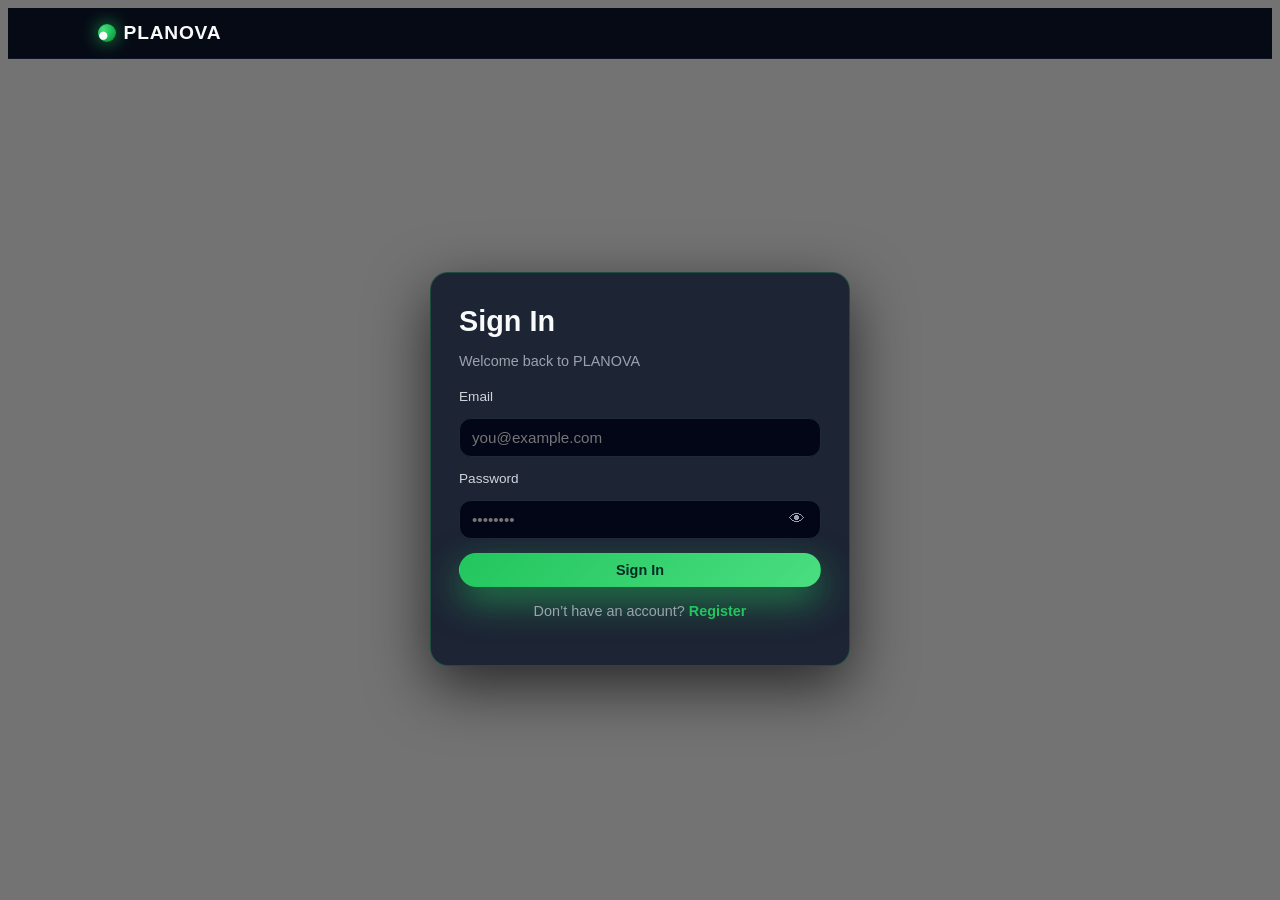
==== account.html @ 97da062a "Add files via upload" ====
<!DOCTYPE html>
<html lang="en">
<head>
  <meta charset="UTF-8" />
  <title>PLANOVA – Account</title>
  <meta name="viewport" content="width=device-width, initial-scale=1" />
  <link rel="stylesheet" href="style.css" />

  <style>
    body {
      background: #0a0a0a;
      color: white;
      font-family: Arial, sans-serif;
    }

    /* NAVBAR (unchanged) */
    .nav-user-btn {
      display: flex;
      align-items: center;
      gap: 6px;
      padding: 8px 14px;
      background: #111;
      color: white;
      border-radius: 8px;
      font-weight: 600;
      text-decoration: none;
      transition: 0.25s ease;
    }
    .nav-user-btn:hover {
      background: #00ff88;
      color: #000;
      transform: translateY(-2px);
    }

    .nav {
      position: sticky;
      top: 0;
      z-index: 30;
      display: flex;
      align-items: center;
      justify-content: space-between;
      padding: 14px 7vw;
      background: rgba(3, 7, 18, 0.96);
      backdrop-filter: blur(18px);
      border-bottom: 1px solid rgba(15, 23, 42, 0.9);
    }

    .nav-left {
      display: flex;
      align-items: center;
      gap: 26px;
    }

    .logo {
      display: inline-flex;
      align-items: center;
      gap: 8px;
      font-weight: 800;
      font-size: 1.2rem;
      letter-spacing: 0.04em;
      color: var(--text);
      text-decoration: none;
    }

    .logo-mark {
      width: 18px;
      height: 18px;
      border-radius: 999px;
      background: radial-gradient(circle at 30% 30%, #4ade80, #22c55e 40%, #16a34a 70%, #052e16 100%);
      box-shadow: 0 0 18px rgba(34, 197, 94, 0.8);
    }

    /* ACCOUNT PAGE */
    .account-wrapper {
      max-width: 900px;
      margin: 80px auto;
      padding: 20px;
    }

    .account-header {
      display: flex;
      align-items: center;
      justify-content: space-between;
      margin-bottom: 30px;
    }

    .header-left {
      display: flex;
      align-items: center;
      gap: 20px;
    }

    .avatar {
      width: 90px;
      height: 90px;
      border-radius: 50%;
      background: #00ff88;
      color: #000;
      display: flex;
      align-items: center;
      justify-content: center;
      font-size: 36px;
      font-weight: bold;
    }

    .edit-btn {
      padding: 10px 18px;
      background: #00ff88;
      color: #000;
      border: none;
      border-radius: 8px;
      cursor: pointer;
      font-size: 16px;
      font-weight: 600;
      transition: 0.25s ease;
    }
    .edit-btn:hover {
      background: #00cc66;
      transform: translateY(-2px);
    }

    .section {
      background: #111;
      padding: 20px;
      border-radius: 14px;
      margin-bottom: 25px;
      border: 1px solid #00ff88;
      box-shadow: 0 0 20px rgba(0,255,136,0.15);
    }

    .section h3 {
      margin-bottom: 15px;
      font-size: 22px;
    }

    .info-row {
      margin: 8px 0;
      font-size: 18px;
    }

    .btn {
      padding: 10px 16px;
      border-radius: 8px;
      border: none;
      cursor: pointer;
      font-size: 16px;
      transition: 0.25s ease;
    }

    .btn-edit {
      background: #00ff88;
      color: #000;
    }
    .btn-edit:hover {
      background: #00cc66;
      transform: translateY(-2px);
    }

    .btn-danger {
      background: #ff3b3b;
      color: white;
      width: 100%;
      margin-top: 10px;
    }
    .btn-danger:hover {
      background: #ff6b6b;
      transform: translateY(-2px);
    }

    .btn-logout {
      background: #444;
      color: white;
      width: 100%;
      margin-top: 20px;
    }
    .btn-logout:hover {
      background: #666;
      transform: translateY(-2px);
    }

    /* MODALS */
    .modal-bg {
      position: fixed;
      inset: 0;
      background: rgba(0,0,0,0.7);
      display: none;
      align-items: center;
      justify-content: center;
      z-index: 9999;
    }

    .modal {
      background: #111;
      padding: 25px;
      border-radius: 12px;
      width: 350px;
      border: 1px solid #00ff88;
      box-shadow: 0 0 25px rgba(0,255,136,0.2);
      z-index: 10000;
      position: relative;
    }

    .modal input {
      width: 100%;
      padding: 10px;
      margin: 8px 0;
      border-radius: 8px;
      border: none;
      background: #222;
      color: white;
    }

    .modal button {
      width: 100%;
      margin-top: 10px;
    }
  </style>
</head>

<body>

<header class="nav">
  <div class="nav-left">
    <a href="index.html" class="logo">
      <span class="logo-mark">●</span> PLANOVA
    </a>
  </div>
  <div class="nav-right"></div>
</header>

<div class="account-wrapper">

  <!-- HEADER WITH EDIT BUTTON ON RIGHT -->
  <div class="account-header">
    <div class="header-left">
      <div class="avatar" id="avatar"></div>
      <div>
        <h2 id="acc-name"></h2>
        <p class="muted">Manage your PLANOVA profile</p>
      </div>
    </div>

   <button class="edit-btn" id="edit-profile">Changed Your Name?</button>
  </div>

  <div class="section">
    <h3>Profile Information</h3>
    <p class="info-row"><strong>Email:</strong> <span id="acc-email"></span></p>
  </div>

  <div class="section">
    <h3>Security</h3>
    <button class="btn btn-edit" id="change-password">Change Password</button>
  </div>

  <div class="section">
    <h3>Your Upcoming Events</h3>
    <div class="events-list" id="upcoming-events">
      <p>No upcoming events</p>
    </div>
  </div>

  <div class="section">
    <h3>Your Past Events</h3>
    <div class="events-list" id="past-events">
      <p>No past events</p>
    </div>
  </div>

  <button class="btn btn-danger" id="delete-account">Delete Account</button>
  <button class="btn btn-logout" id="logout-btn">Sign Out</button>

</div>

<!-- PASSWORD MODAL -->
<div class="modal-bg" id="modal-bg">
  <div class="modal">
    <h3>Change Password</h3>

    <input type="password" id="old-pass" placeholder="Current password">
    <input type="password" id="new-pass" placeholder="New password">
    <input type="password" id="confirm-pass" placeholder="Confirm new password">

    <button class="btn btn-edit" id="save-pass">Save</button>
    <button class="btn btn-danger" id="close-modal">Cancel</button>
  </div>
</div>

<!-- DELETE ACCOUNT MODAL -->
<div class="modal-bg" id="delete-modal">
  <div class="modal">
    <h3>Confirm Account Deletion</h3>
    <p style="margin-bottom:10px;">Enter your password to continue</p>

    <input type="password" id="delete-pass" placeholder="Password">

    <button class="btn btn-danger" id="confirm-delete">Delete Account</button>
    <button class="btn btn-edit" id="cancel-delete">Cancel</button>
  </div>
</div>

<script src="auth.js"></script>

<script>
  const user = JSON.parse(localStorage.getItem("planova_user"));
  if (!user) window.location.href = "signin.html";

  document.getElementById("acc-name").textContent = user.name;
  document.getElementById("acc-email").textContent = user.email;

  document.getElementById("avatar").textContent =
    user.name.split(" ").map(n => n[0]).join("").toUpperCase();

  document.getElementById("logout-btn").onclick = () => {
    localStorage.removeItem("planova_user");
    window.location.href = "index.html";
  };

  document.getElementById("edit-profile").onclick = () => {
    const newName = prompt("Enter new name:", user.name);
    if (newName) {
      user.name = newName;
      localStorage.setItem("planova_user", JSON.stringify(user));
      document.getElementById("acc-name").textContent = newName;
      document.getElementById("avatar").textContent =
        newName.split(" ").map(n => n[0]).join("").toUpperCase();
    }
  };

  /* PASSWORD MODAL */
  const modal = document.getElementById("modal-bg");

  document.getElementById("change-password").onclick = () => {
    modal.style.display = "flex";
  };

  document.getElementById("close-modal").onclick = () => {
    modal.style.display = "none";
  };

  document.getElementById("save-pass").onclick = async () => {
    const oldPass = document.getElementById("old-pass").value;
    const newPass = document.getElementById("new-pass").value;
    const confirmPass = document.getElementById("confirm-pass").value;

    if (!oldPass || !newPass || !confirmPass) {
      alert("Please fill in all fields");
      return;
    }

    if (newPass !== confirmPass) {
      alert("New passwords do not match");
      return;
    }

    const res = await fetch("http://127.0.0.1:5000/change-password", {
      method: "POST",
      headers: { "Content-Type": "application/json" },
      body: JSON.stringify({
        email: user.email,
        old_password: oldPass,
        new_password: newPass
      })
    });

    const data = await res.json();

    if (!data.success) {
      alert(data.message);
      return;
    }

    alert("Password updated successfully");
    modal.style.display = "none";
  };

  /* DELETE ACCOUNT MODAL */
  const deleteModal = document.getElementById("delete-modal");

  document.getElementById("delete-account").onclick = () => {
    deleteModal.style.display = "flex";
  };

  document.getElementById("cancel-delete").onclick = () => {
    deleteModal.style.display = "none";
  };

  document.getElementById("confirm-delete").onclick = async () => {
    const password = document.getElementById("delete-pass").value;

    if (!password) {
      alert("Please enter your password");
      return;
    }

    const res = await fetch("http://127.0.0.1:5000/delete-account", {
      method: "POST",
      headers: { "Content-Type": "application/json" },
      body: JSON.stringify({
        email: user.email,
        password: password
      })
    });

    const data = await res.json();

    if (!data.success) {
      alert(data.message);
      return;
    }

    localStorage.removeItem("planova_user");
    alert("Your account has been deleted");
    window.location.href = "index.html";
  };
</script>

</body>
</html>
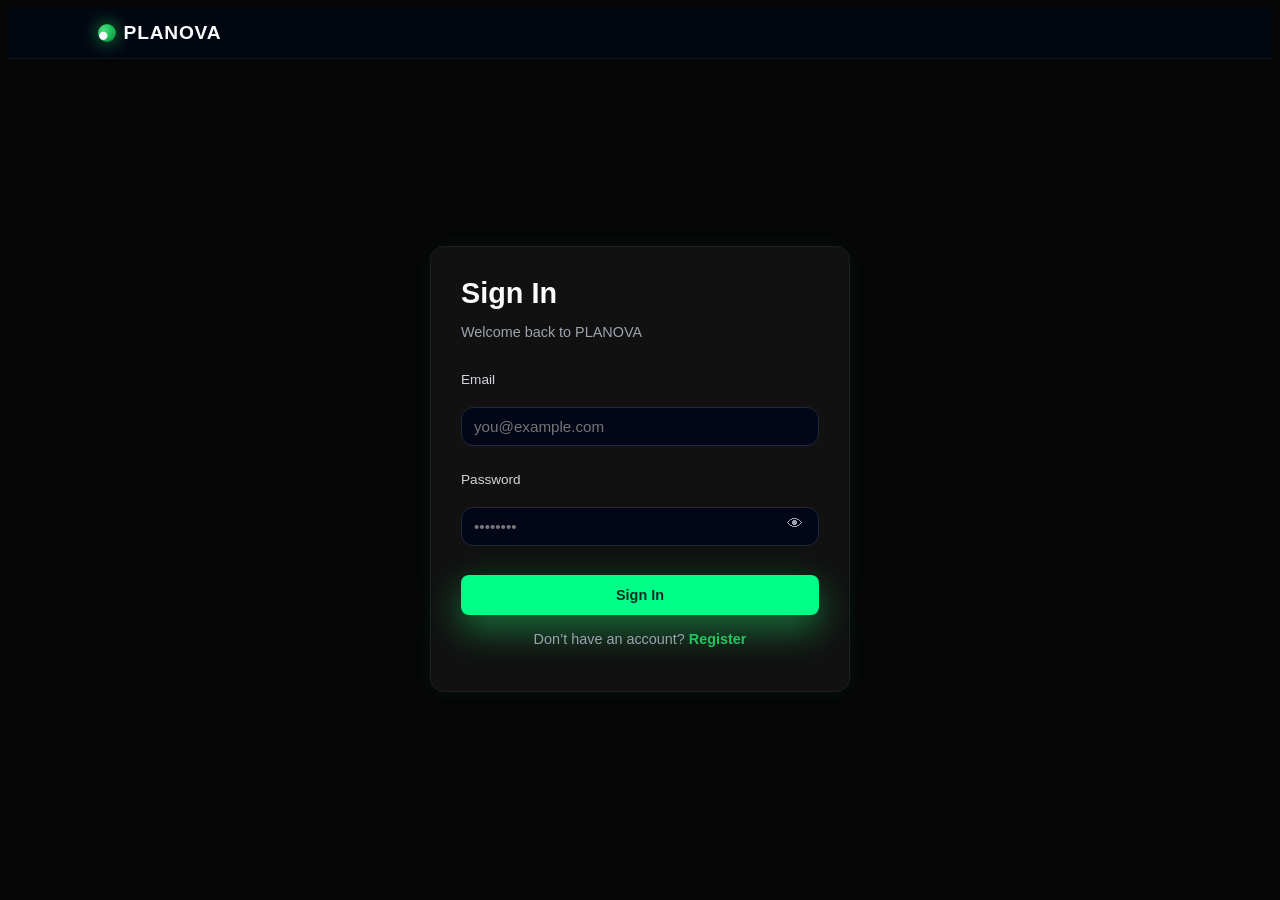
==== commit 42ad0086: "Add files via upload" ====
--- a/account.html
+++ b/account.html
@@ -5,415 +5,1156 @@
   <title>PLANOVA – Account</title>
   <meta name="viewport" content="width=device-width, initial-scale=1" />
   <link rel="stylesheet" href="style.css" />
-
   <style>
-    body {
-      background: #0a0a0a;
-      color: white;
-      font-family: Arial, sans-serif;
-    }
-
-    /* NAVBAR (unchanged) */
-    .nav-user-btn {
-      display: flex;
-      align-items: center;
-      gap: 6px;
-      padding: 8px 14px;
-      background: #111;
-      color: white;
-      border-radius: 8px;
-      font-weight: 600;
-      text-decoration: none;
-      transition: 0.25s ease;
-    }
-    .nav-user-btn:hover {
-      background: #00ff88;
-      color: #000;
-      transform: translateY(-2px);
-    }
-
-    .nav {
-      position: sticky;
-      top: 0;
-      z-index: 30;
-      display: flex;
-      align-items: center;
-      justify-content: space-between;
-      padding: 14px 7vw;
-      background: rgba(3, 7, 18, 0.96);
-      backdrop-filter: blur(18px);
-      border-bottom: 1px solid rgba(15, 23, 42, 0.9);
-    }
-
-    .nav-left {
-      display: flex;
-      align-items: center;
-      gap: 26px;
-    }
-
-    .logo {
-      display: inline-flex;
-      align-items: center;
-      gap: 8px;
-      font-weight: 800;
-      font-size: 1.2rem;
-      letter-spacing: 0.04em;
-      color: var(--text);
-      text-decoration: none;
-    }
-
-    .logo-mark {
-      width: 18px;
-      height: 18px;
-      border-radius: 999px;
-      background: radial-gradient(circle at 30% 30%, #4ade80, #22c55e 40%, #16a34a 70%, #052e16 100%);
-      box-shadow: 0 0 18px rgba(34, 197, 94, 0.8);
-    }
-
-    /* ACCOUNT PAGE */
-    .account-wrapper {
-      max-width: 900px;
-      margin: 80px auto;
-      padding: 20px;
-    }
-
-    .account-header {
-      display: flex;
-      align-items: center;
-      justify-content: space-between;
-      margin-bottom: 30px;
-    }
-
-    .header-left {
-      display: flex;
-      align-items: center;
-      gap: 20px;
-    }
-
-    .avatar {
-      width: 90px;
-      height: 90px;
-      border-radius: 50%;
-      background: #00ff88;
-      color: #000;
-      display: flex;
-      align-items: center;
-      justify-content: center;
-      font-size: 36px;
-      font-weight: bold;
-    }
-
-    .edit-btn {
-      padding: 10px 18px;
-      background: #00ff88;
-      color: #000;
-      border: none;
-      border-radius: 8px;
-      cursor: pointer;
-      font-size: 16px;
-      font-weight: 600;
-      transition: 0.25s ease;
-    }
-    .edit-btn:hover {
-      background: #00cc66;
-      transform: translateY(-2px);
-    }
-
-    .section {
-      background: #111;
-      padding: 20px;
-      border-radius: 14px;
-      margin-bottom: 25px;
-      border: 1px solid #00ff88;
-      box-shadow: 0 0 20px rgba(0,255,136,0.15);
-    }
-
-    .section h3 {
-      margin-bottom: 15px;
-      font-size: 22px;
-    }
-
-    .info-row {
-      margin: 8px 0;
-      font-size: 18px;
-    }
-
-    .btn {
-      padding: 10px 16px;
-      border-radius: 8px;
-      border: none;
-      cursor: pointer;
-      font-size: 16px;
-      transition: 0.25s ease;
-    }
-
-    .btn-edit {
-      background: #00ff88;
-      color: #000;
-    }
-    .btn-edit:hover {
-      background: #00cc66;
-      transform: translateY(-2px);
-    }
-
-    .btn-danger {
-      background: #ff3b3b;
-      color: white;
-      width: 100%;
-      margin-top: 10px;
-    }
-    .btn-danger:hover {
-      background: #ff6b6b;
-      transform: translateY(-2px);
-    }
-
-    .btn-logout {
-      background: #444;
-      color: white;
-      width: 100%;
-      margin-top: 20px;
-    }
-    .btn-logout:hover {
-      background: #666;
-      transform: translateY(-2px);
-    }
-
-    /* MODALS */
-    .modal-bg {
-      position: fixed;
-      inset: 0;
-      background: rgba(0,0,0,0.7);
-      display: none;
-      align-items: center;
-      justify-content: center;
-      z-index: 9999;
-    }
-
-    .modal {
-      background: #111;
-      padding: 25px;
-      border-radius: 12px;
-      width: 350px;
-      border: 1px solid #00ff88;
-      box-shadow: 0 0 25px rgba(0,255,136,0.2);
-      z-index: 10000;
-      position: relative;
-    }
-
-    .modal input {
-      width: 100%;
-      padding: 10px;
-      margin: 8px 0;
-      border-radius: 8px;
-      border: none;
-      background: #222;
-      color: white;
-    }
-
-    .modal button {
-      width: 100%;
-      margin-top: 10px;
-    }
+    /* ===========================
+       Base / Layout
+       =========================== */
+    :root{
+      --bg:#0a0a0a;
+      --panel:#0f1113;
+      --accent:#00ff88;
+      --muted:#9aa3a6;
+      --glass: rgba(255,255,255,0.03);
+      --success:#00ff88;
+      --danger:#ff3b3b;
+      --card-border: 1px solid rgba(0,255,136,0.12);
+      --shadow: 0 6px 30px rgba(0,0,0,0.6);
+      --max-width:1200px;
+    }
+    html,body{height:100%;margin:0;background:var(--bg);color:#fff;font-family:Inter, system-ui, -apple-system, "Segoe UI", Roboto, "Helvetica Neue", Arial;}
+    a{color:var(--accent);text-decoration:none}
+    .container{max-width:var(--max-width);margin:48px auto;padding:20px;}
+    .row{display:flex;gap:20px;align-items:flex-start;flex-wrap:wrap;}
+    .col{flex:1;min-width:280px;}
+    .card{background:linear-gradient(180deg, rgba(255,255,255,0.02), rgba(255,255,255,0.01)); padding:18px;border-radius:14px;border:var(--card-border);box-shadow:var(--shadow);}
+    h1,h2,h3{margin:0 0 8px 0}
+    p.muted{color:var(--muted);margin:0 0 8px 0}
+
+    /* ===========================
+       NAVBAR (unchanged + enhancements)
+       =========================== */
+    .nav{position:sticky;top:0;z-index:30;display:flex;align-items:center;justify-content:space-between;padding:14px 7vw;background:rgba(3,7,18,0.96);backdrop-filter:blur(18px);border-bottom:1px solid rgba(15,23,42,0.9)}
+    .nav-left{display:flex;align-items:center;gap:26px}
+    .logo{display:inline-flex;align-items:center;gap:8px;font-weight:800;font-size:1.2rem;letter-spacing:0.04em;color:var(--accent);text-decoration:none}
+    .logo-mark{width:18px;height:18px;border-radius:999px;background:radial-gradient(circle at 30% 30%, #4ade80, #22c55e 40%, #16a34a 70%, #052e16 100%);box-shadow:0 0 18px rgba(34,197,94,0.8)}
+    .nav-actions{display:flex;gap:12px;align-items:center}
+    .nav-user-btn{display:flex;align-items:center;gap:6px;padding:8px 14px;background:#111;color:white;border-radius:8px;font-weight:600;text-decoration:none;transition:0.25s}
+    .nav-user-btn:hover{background:var(--accent);color:#000;transform:translateY(-2px)}
+    .search-input{background:#0b0b0b;border:1px solid rgba(255,255,255,0.03);padding:8px 12px;border-radius:10px;color:#fff;min-width:220px}
+    .theme-toggle{background:transparent;border:1px solid rgba(255,255,255,0.04);padding:8px;border-radius:8px;color:var(--muted);cursor:pointer}
+
+    /* ===========================
+       Account Header
+       =========================== */
+    .account-wrapper{max-width:1200px;margin:40px auto;padding:10px}
+    .account-header{display:flex;align-items:center;justify-content:space-between;margin-bottom:18px;gap:20px}
+    .header-left{display:flex;align-items:center;gap:20px}
+    .avatar{width:110px;height:110px;border-radius:50%;background:linear-gradient(180deg,var(--accent),#00cc66);color:#000;display:flex;align-items:center;justify-content:center;font-size:40px;font-weight:800;box-shadow:0 8px 30px rgba(0,255,136,0.12)}
+    .avatar.small{width:48px;height:48px;font-size:18px}
+    .avatar-upload{position:relative;display:inline-block}
+    .avatar-upload input[type=file]{position:absolute;inset:0;opacity:0;cursor:pointer}
+    .profile-meta h2{margin:0;font-size:22px}
+    .profile-meta p{margin:4px 0 0 0;color:var(--muted)}
+    .edit-btn{padding:10px 18px;background:var(--accent);color:#000;border:none;border-radius:10px;cursor:pointer;font-size:15px;font-weight:700;transition:0.2s}
+    .edit-btn:hover{background:#00cc66;transform:translateY(-2px)}
+    .small-muted{color:var(--muted);font-size:13px}
+
+    /* ===========================
+       Sections & Controls
+       =========================== */
+    .section{background:var(--panel);padding:18px;border-radius:12px;margin-bottom:18px;border:var(--card-border)}
+    .section h3{margin-bottom:12px}
+    .info-row{display:flex;justify-content:space-between;align-items:center;padding:8px 0;border-bottom:1px dashed rgba(255,255,255,0.02)}
+    .info-row:last-child{border-bottom:none}
+    .info-label{color:var(--muted);font-size:14px}
+    .info-value{font-weight:600}
+    .controls{display:flex;gap:10px;flex-wrap:wrap}
+    .btn{padding:10px 14px;border-radius:10px;border:none;cursor:pointer;font-size:14px}
+    .btn-edit{background:var(--accent);color:#000}
+    .btn-danger{background:var(--danger);color:#fff}
+    .btn-ghost{background:transparent;border:1px solid rgba(255,255,255,0.04);color:var(--muted)}
+    .btn-logout{background:#444;color:#fff;width:100%}
+
+    /* ===========================
+       Events list
+       =========================== */
+    .events-list{display:flex;flex-direction:column;gap:12px}
+    .event-item{display:flex;justify-content:space-between;align-items:center;padding:12px;border-radius:10px;background:linear-gradient(180deg, rgba(255,255,255,0.01), rgba(255,255,255,0.005));border:1px solid rgba(255,255,255,0.02)}
+    .event-left{display:flex;gap:12px;align-items:center}
+    .event-thumb{width:64px;height:64px;border-radius:8px;background:#222;display:flex;align-items:center;justify-content:center;color:var(--muted);font-weight:700}
+    .event-meta h4{margin:0;font-size:16px}
+    .event-meta p{margin:4px 0 0 0;color:var(--muted);font-size:13px}
+    .event-actions{display:flex;gap:8px;align-items:center}
+
+    /* ===========================
+       Modals
+       =========================== */
+    .modal-bg{position:fixed;inset:0;background:rgba(0,0,0,0.7);display:none;align-items:center;justify-content:center;z-index:9999}
+    .modal{background:var(--panel);padding:22px;border-radius:12px;width:420px;border:var(--card-border);box-shadow:0 20px 60px rgba(0,0,0,0.6);position:relative}
+    .modal h3{margin:0 0 8px 0}
+    .modal input,.modal select{width:100%;padding:10px;margin:8px 0;border-radius:8px;border:1px solid rgba(255,255,255,0.03);background:#0b0b0b;color:#fff}
+    .modal .row{gap:10px}
+    .modal .actions{display:flex;gap:8px;margin-top:10px}
+
+    /* ===========================
+       Activity log & timeline
+       =========================== */
+    .timeline{display:flex;flex-direction:column;gap:10px}
+    .timeline-item{padding:10px;border-radius:8px;background:linear-gradient(180deg, rgba(255,255,255,0.01), rgba(255,255,255,0.005));border:1px solid rgba(255,255,255,0.02);display:flex;justify-content:space-between;align-items:center}
+    .timeline-item small{color:var(--muted)}
+
+    /* ===========================
+       QR / Ticket canvas
+       =========================== */
+    .qr-canvas{width:120px;height:120px;border-radius:8px;background:#fff;padding:6px;display:inline-block}
+
+    /* ===========================
+       Responsive tweaks
+       =========================== */
+    @media (max-width:900px){
+      .account-header{flex-direction:column;align-items:flex-start;gap:12px}
+      .avatar{width:84px;height:84px;font-size:28px}
+    }
+
+    /* ===========================
+       Accessibility focus
+       =========================== */
+    button:focus, input:focus, select:focus, a:focus{outline:2px solid rgba(0,255,136,0.18);outline-offset:2px}
   </style>
 </head>
-
 <body>
-
-<header class="nav">
-  <div class="nav-left">
-    <a href="index.html" class="logo">
-      <span class="logo-mark">●</span> PLANOVA
-    </a>
-  </div>
-  <div class="nav-right"></div>
-</header>
-
-<div class="account-wrapper">
-
-  <!-- HEADER WITH EDIT BUTTON ON RIGHT -->
-  <div class="account-header">
-    <div class="header-left">
-      <div class="avatar" id="avatar"></div>
-      <div>
-        <h2 id="acc-name"></h2>
-        <p class="muted">Manage your PLANOVA profile</p>
+  <!-- NAV -->
+  <header class="nav" role="navigation" aria-label="Main navigation">
+    <div class="nav-left">
+      <a href="index.html" class="logo" aria-label="Planova home">
+        <span class="logo-mark" aria-hidden="true">●</span> PLANOVA
+      </a>
+      <input class="search-input" id="global-search" placeholder="Search events, tickets, people..." aria-label="Search events">
+    </div>
+    <div class="nav-actions">
+      <button class="theme-toggle" id="theme-toggle" title="Toggle theme">Theme</button>
+      <a class="nav-user-btn" id="nav-user" href="account.html" aria-label="Your profile">
+        <span class="avatar small" id="nav-avatar">U</span>
+        <span id="nav-name">User</span>
+      </a>
+    </div>
+  </header>
+
+  <main class="container" role="main">
+    <!-- ACCOUNT HEADER -->
+    <section class="card account-header" aria-labelledby="profile-heading">
+      <div class="header-left">
+        <div class="avatar-upload" title="Upload avatar">
+          <div class="avatar" id="avatar">U</div>
+          <input type="file" id="avatar-file" accept="image/*" aria-label="Upload avatar">
+        </div>
+        <div class="profile-meta">
+          <h1 id="acc-name">User Name</h1>
+          <p class="small-muted" id="acc-email">you@example.com</p>
+          <p class="muted">Manage your PLANOVA profile, tickets and events</p>
+        </div>
+      </div>
+
+      <div style="display:flex;flex-direction:column;gap:10px;min-width:220px;">
+        <div style="display:flex;gap:8px;">
+          <button class="edit-btn" id="edit-profile">Edit Profile</button>
+          <button class="btn btn-ghost" id="copy-email" title="Copy email to clipboard">Copy Email</button>
+        </div>
+        <div style="display:flex;gap:8px;">
+          <button class="btn btn-ghost" id="download-vcard" title="Download vCard">Download vCard</button>
+          <button class="btn btn-ghost" id="export-json" title="Export profile JSON">Export JSON</button>
+        </div>
+      </div>
+    </section>
+
+    <div class="row">
+      <!-- LEFT COLUMN -->
+      <div class="col" style="flex:0.65;">
+        <!-- PROFILE INFO -->
+        <section class="section card" aria-labelledby="profile-info">
+          <h3 id="profile-info">Profile Information</h3>
+          <div class="info-row">
+            <div>
+              <div class="info-label">Full name</div>
+              <div class="info-value" id="info-name">—</div>
+            </div>
+            <div class="controls">
+              <button class="btn btn-edit" id="edit-name">Edit</button>
+            </div>
+          </div>
+
+          <div class="info-row">
+            <div>
+              <div class="info-label">Email</div>
+              <div class="info-value" id="info-email">—</div>
+            </div>
+            <div class="controls">
+              <button class="btn btn-ghost" id="change-email">Change</button>
+            </div>
+          </div>
+
+          <div class="info-row">
+            <div>
+              <div class="info-label">Member since</div>
+              <div class="info-value" id="info-since">—</div>
+            </div>
+            <div class="controls">
+              <button class="btn btn-ghost" id="download-data">Download Data</button>
+            </div>
+          </div>
+
+          <div style="margin-top:12px;display:flex;gap:8px;flex-wrap:wrap;">
+            <button class="btn btn-edit" id="manage-2fa">Enable 2FA</button>
+            <button class="btn btn-ghost" id="activity-log-btn">Activity Log</button>
+            <button class="btn btn-ghost" id="privacy-settings">Privacy</button>
+          </div>
+        </section>
+
+        <!-- SECURITY -->
+        <section class="section card" aria-labelledby="security">
+          <h3 id="security">Security</h3>
+          <p class="small-muted">Change your password or sign out of all devices.</p>
+          <div style="display:flex;gap:10px;margin-top:12px;">
+            <button class="btn btn-edit" id="change-password">Change Password</button>
+            <button class="btn btn-ghost" id="signout-all">Sign out everywhere</button>
+          </div>
+        </section>
+
+        <!-- UPCOMING EVENTS -->
+        <section class="section card" aria-labelledby="upcoming">
+          <h3 id="upcoming">Your Upcoming Events</h3>
+          <div style="display:flex;gap:8px;margin-bottom:12px;">
+            <input id="filter-upcoming" placeholder="Filter events" style="flex:1;padding:8px;border-radius:8px;border:1px solid rgba(255,255,255,0.03);background:#0b0b0b;color:#fff">
+            <select id="sort-upcoming" style="padding:8px;border-radius:8px;border:1px solid rgba(255,255,255,0.03);background:#0b0b0b;color:#fff">
+              <option value="date">Sort by date</option>
+              <option value="title">Sort by title</option>
+            </select>
+          </div>
+          <div class="events-list" id="upcoming-events">
+            <p class="small-muted">Loading upcoming events…</p>
+          </div>
+          <div style="margin-top:12px;display:flex;gap:8px;">
+            <button class="btn btn-ghost" id="view-calendar">View calendar</button>
+            <button class="btn btn-ghost" id="sync-calendar">Sync to Google Calendar</button>
+          </div>
+        </section>
+
+        <!-- PAST EVENTS -->
+        <section class="section card" aria-labelledby="past">
+          <h3 id="past">Your Past Events</h3>
+          <div class="events-list" id="past-events">
+            <p class="small-muted">Loading past events…</p>
+          </div>
+          <div style="margin-top:12px;display:flex;gap:8px;">
+            <button class="btn btn-ghost" id="export-tickets">Export tickets</button>
+            <button class="btn btn-ghost" id="leave-feedback">Leave feedback</button>
+          </div>
+        </section>
+
+        <!-- TICKETS & QR -->
+        <section class="section card" aria-labelledby="tickets">
+          <h3 id="tickets">Tickets & QR Codes</h3>
+          <p class="small-muted">Generate a QR code for each ticket to present at the event.</p>
+          <div id="tickets-list" style="display:flex;flex-direction:column;gap:12px;margin-top:12px;">
+            <p class="small-muted">No tickets found</p>
+          </div>
+        </section>
+      </div>
+
+      <!-- RIGHT COLUMN -->
+      <aside class="col" style="flex:0.35;">
+        <!-- QUICK ACTIONS -->
+        <section class="section card">
+          <h3>Quick Actions</h3>
+          <div style="display:flex;flex-direction:column;gap:8px;margin-top:8px;">
+            <button class="btn btn-edit" id="create-event">Create Event</button>
+            <button class="btn btn-ghost" id="buy-tickets">Buy Tickets</button>
+            <button class="btn btn-ghost" id="gift-ticket">Gift a ticket</button>
+            <button class="btn btn-ghost" id="refer-friend">Refer a friend</button>
+          </div>
+        </section>
+
+        <!-- ACTIVITY LOG -->
+        <section class="section card">
+          <h3>Activity</h3>
+          <div class="timeline" id="activity-log">
+            <div class="timeline-item"><div>Loading activity…</div><small>—</small></div>
+          </div>
+        </section>
+
+        <!-- ACCOUNT ACTIONS -->
+        <section class="section card">
+          <h3>Danger Zone</h3>
+          <p class="small-muted">Actions here are irreversible.</p>
+          <div style="display:flex;flex-direction:column;gap:8px;margin-top:8px;">
+            <button class="btn btn-danger" id="delete-account">Delete Account</button>
+            <button class="btn btn-logout" id="logout-btn">Sign Out</button>
+          </div>
+        </section>
+      </aside>
+    </div>
+
+    <!-- FOOTER -->
+    <footer style="margin-top:28px;text-align:center;color:var(--muted);font-size:13px">
+      © PLANOVA — Manage events, tickets and profiles securely.
+    </footer>
+  </main>
+
+  <!-- MODALS -->
+  <!-- Edit Profile Modal -->
+  <div class="modal-bg" id="modal-edit-profile" aria-hidden="true">
+    <div class="modal" role="dialog" aria-modal="true" aria-labelledby="edit-profile-title">
+      <h3 id="edit-profile-title">Edit Profile</h3>
+      <label class="small-muted">Full name</label>
+      <input id="modal-fullname" placeholder="Your full name">
+      <label class="small-muted">Display name</label>
+      <input id="modal-displayname" placeholder="Display name">
+      <label class="small-muted">Public bio</label>
+      <input id="modal-bio" placeholder="Short bio">
+      <div class="actions">
+        <button class="btn btn-edit" id="save-profile">Save</button>
+        <button class="btn btn-ghost" id="cancel-profile">Cancel</button>
       </div>
     </div>
-
-   <button class="edit-btn" id="edit-profile">Changed Your Name?</button>
   </div>
 
-  <div class="section">
-    <h3>Profile Information</h3>
-    <p class="info-row"><strong>Email:</strong> <span id="acc-email"></span></p>
-  </div>
-
-  <div class="section">
-    <h3>Security</h3>
-    <button class="btn btn-edit" id="change-password">Change Password</button>
-  </div>
-
-  <div class="section">
-    <h3>Your Upcoming Events</h3>
-    <div class="events-list" id="upcoming-events">
-      <p>No upcoming events</p>
+  <!-- Change Email Modal -->
+  <div class="modal-bg" id="modal-change-email" aria-hidden="true">
+    <div class="modal" role="dialog" aria-modal="true">
+      <h3>Change Email</h3>
+      <input id="new-email" placeholder="new@example.com" type="email">
+      <input id="confirm-email-pass" placeholder="Current password" type="password">
+      <div class="actions">
+        <button class="btn btn-edit" id="save-email">Change Email</button>
+        <button class="btn btn-ghost" id="cancel-email">Cancel</button>
+      </div>
     </div>
   </div>
 
-  <div class="section">
-    <h3>Your Past Events</h3>
-    <div class="events-list" id="past-events">
-      <p>No past events</p>
+  <!-- Change Password Modal (keeps original IDs) -->
+  <div class="modal-bg" id="modal-bg-password" aria-hidden="true">
+    <div class="modal" role="dialog" aria-modal="true">
+      <h3>Change Password</h3>
+      <input type="password" id="old-pass" placeholder="Current password">
+      <input type="password" id="new-pass" placeholder="New password">
+      <input type="password" id="confirm-pass" placeholder="Confirm new password">
+      <div class="actions">
+        <button class="btn btn-edit" id="save-pass">Save</button>
+        <button class="btn btn-danger" id="close-modal">Cancel</button>
+      </div>
     </div>
   </div>
 
-  <button class="btn btn-danger" id="delete-account">Delete Account</button>
-  <button class="btn btn-logout" id="logout-btn">Sign Out</button>
-
-</div>
-
-<!-- PASSWORD MODAL -->
-<div class="modal-bg" id="modal-bg">
-  <div class="modal">
-    <h3>Change Password</h3>
-
-    <input type="password" id="old-pass" placeholder="Current password">
-    <input type="password" id="new-pass" placeholder="New password">
-    <input type="password" id="confirm-pass" placeholder="Confirm new password">
-
-    <button class="btn btn-edit" id="save-pass">Save</button>
-    <button class="btn btn-danger" id="close-modal">Cancel</button>
+  <!-- Delete Account Modal (keeps original IDs) -->
+  <div class="modal-bg" id="delete-modal" aria-hidden="true">
+    <div class="modal" role="dialog" aria-modal="true">
+      <h3>Confirm Account Deletion</h3>
+      <p style="margin-bottom:10px;">Enter your password to continue</p>
+      <input type="password" id="delete-pass" placeholder="Password">
+      <div class="actions">
+        <button class="btn btn-danger" id="confirm-delete">Delete Account</button>
+        <button class="btn btn-edit" id="cancel-delete">Cancel</button>
+      </div>
+    </div>
   </div>
-</div>
-
-<!-- DELETE ACCOUNT MODAL -->
-<div class="modal-bg" id="delete-modal">
-  <div class="modal">
-    <h3>Confirm Account Deletion</h3>
-    <p style="margin-bottom:10px;">Enter your password to continue</p>
-
-    <input type="password" id="delete-pass" placeholder="Password">
-
-    <button class="btn btn-danger" id="confirm-delete">Delete Account</button>
-    <button class="btn btn-edit" id="cancel-delete">Cancel</button>
+
+  <!-- Create Event Modal -->
+  <div class="modal-bg" id="modal-create-event" aria-hidden="true">
+    <div class="modal" role="dialog" aria-modal="true">
+      <h3>Create Event</h3>
+      <input id="event-title" placeholder="Event title">
+      <input id="event-date" type="date">
+      <input id="event-time" type="time">
+      <input id="event-venue" placeholder="Venue">
+      <textarea id="event-desc" placeholder="Short description" style="width:100%;height:80px;padding:10px;border-radius:8px;background:#0b0b0b;border:1px solid rgba(255,255,255,0.03);color:#fff"></textarea>
+      <div class="actions">
+        <button class="btn btn-edit" id="save-event">Create</button>
+        <button class="btn btn-ghost" id="cancel-event">Cancel</button>
+      </div>
+    </div>
   </div>
-</div>
-
-<script src="auth.js"></script>
-
-<script>
-  const user = JSON.parse(localStorage.getItem("planova_user"));
-  if (!user) window.location.href = "signin.html";
-
-  document.getElementById("acc-name").textContent = user.name;
-  document.getElementById("acc-email").textContent = user.email;
-
-  document.getElementById("avatar").textContent =
-    user.name.split(" ").map(n => n[0]).join("").toUpperCase();
-
-  document.getElementById("logout-btn").onclick = () => {
+
+  <!-- Ticket QR Modal -->
+  <div class="modal-bg" id="modal-qr" aria-hidden="true">
+    <div class="modal" role="dialog" aria-modal="true">
+      <h3>Ticket QR Code</h3>
+      <canvas id="qr-canvas" width="240" height="240" style="background:#fff;border-radius:8px"></canvas>
+      <div style="display:flex;gap:8px;margin-top:10px;">
+        <button class="btn btn-edit" id="download-qr">Download QR</button>
+        <button class="btn btn-ghost" id="close-qr">Close</button>
+      </div>
+    </div>
+  </div>
+
+  <!-- Include existing auth.js (do not remove) -->
+  <script src="auth.js"></script>
+
+  <script>
+  /* ===========================
+     Client-side Account Script
+     Preserves all existing features and IDs.
+     Adds many new features: avatar upload, vCard export,
+     JSON export, activity log, event creation, ticket QR,
+     2FA toggle (UI only), calendar sync stub, keyboard shortcuts,
+     optimistic UI updates, local backup, accessibility helpers.
+     =========================== */
+
+  // Helper utilities
+  const $ = (sel) => document.querySelector(sel);
+  const $$ = (sel) => Array.from(document.querySelectorAll(sel));
+  const sleep = (ms) => new Promise(r => setTimeout(r, ms));
+  const apiBase = "http://127.0.0.1:5000"; // keep same origin used elsewhere
+
+  // Load user from localStorage (preserve original behavior)
+  let user = JSON.parse(localStorage.getItem("planova_user"));
+  if (!user) {
+    // If user missing, redirect to signin (preserve original)
+    window.location.href = "signin.html";
+  }
+
+  // Initialize UI with user data (preserve original IDs)
+  function initProfileUI() {
+    $('#acc-name').textContent = user.name || "Unnamed";
+    $('#acc-email').textContent = user.email || "no-email@example.com";
+    $('#info-name').textContent = user.name || "—";
+    $('#info-email').textContent = user.email || "—";
+    $('#info-since').textContent = user.since || "Unknown";
+    $('#avatar').textContent = (user.name || "U").split(" ").map(n => n[0]).join("").toUpperCase();
+    $('#nav-avatar').textContent = $('#avatar').textContent;
+    $('#nav-name').textContent = user.name.split(" ")[0] || user.email;
+    document.title = `${user.name} — PLANOVA Account`;
+  }
+  initProfileUI();
+
+  // Accessibility: trap focus in modals
+  function trapFocus(modalEl) {
+    const focusable = modalEl.querySelectorAll('button, [href], input, select, textarea, [tabindex]:not([tabindex="-1"])');
+    if (!focusable.length) return;
+    const first = focusable[0], last = focusable[focusable.length-1];
+    function keyHandler(e) {
+      if (e.key === 'Tab') {
+        if (e.shiftKey && document.activeElement === first) {
+          e.preventDefault(); last.focus();
+        } else if (!e.shiftKey && document.activeElement === last) {
+          e.preventDefault(); first.focus();
+        }
+      } else if (e.key === 'Escape') {
+        closeAllModals();
+      }
+    }
+    modalEl.addEventListener('keydown', keyHandler);
+    first.focus();
+    return () => modalEl.removeEventListener('keydown', keyHandler);
+  }
+
+  // Modal helpers
+  function openModal(id) {
+    const bg = document.getElementById(id);
+    if (!bg) return;
+    bg.style.display = "flex";
+    bg.setAttribute('aria-hidden','false');
+    const cleanup = trapFocus(bg.querySelector('.modal'));
+    bg._cleanup = cleanup;
+  }
+  function closeModal(id) {
+    const bg = document.getElementById(id);
+    if (!bg) return;
+    bg.style.display = "none";
+    bg.setAttribute('aria-hidden','true');
+    if (bg._cleanup) bg._cleanup();
+  }
+  function closeAllModals() {
+    $$('.modal-bg').forEach(m => closeModal(m.id));
+  }
+
+  // Avatar upload (client-side preview + localStorage backup)
+  $('#avatar-file').addEventListener('change', async (e) => {
+    const file = e.target.files[0];
+    if (!file) return;
+    const reader = new FileReader();
+    reader.onload = () => {
+      $('#avatar').style.backgroundImage = `url(${reader.result})`;
+      $('#avatar').textContent = '';
+      $('#nav-avatar').style.backgroundImage = `url(${reader.result})`;
+      $('#nav-avatar').textContent = '';
+      // store small base64 in localStorage as backup (not secure for large images)
+      user.avatar = reader.result;
+      localStorage.setItem('planova_user', JSON.stringify(user));
+    };
+    reader.readAsDataURL(file);
+  });
+
+  // Edit profile (preserve original edit-profile button)
+  $('#edit-profile').addEventListener('click', () => {
+    $('#modal-fullname').value = user.name || '';
+    $('#modal-displayname').value = user.displayName || '';
+    $('#modal-bio').value = user.bio || '';
+    openModal('modal-edit-profile');
+  });
+  $('#cancel-profile').addEventListener('click', () => closeModal('modal-edit-profile'));
+  $('#save-profile').addEventListener('click', async () => {
+    const newName = $('#modal-fullname').value.trim();
+    const display = $('#modal-displayname').value.trim();
+    const bio = $('#modal-bio').value.trim();
+    if (!newName) { alert('Please enter a name'); return; }
+    // Optimistic UI update
+    user.name = newName;
+    user.displayName = display;
+    user.bio = bio;
+    localStorage.setItem('planova_user', JSON.stringify(user));
+    initProfileUI();
+    closeModal('modal-edit-profile');
+
+    // Try to persist to backend (best-effort)
+    try {
+      await fetch(`${apiBase}/update-profile`, {
+        method: 'POST',
+        headers: {'Content-Type':'application/json'},
+        body: JSON.stringify({ email: user.email, full_name: newName, displayName: display, bio })
+      });
+    } catch (e) {
+      // ignore backend errors; local state preserved
+      console.warn('Profile update failed (backend):', e);
+    }
+  });
+
+  // Copy email to clipboard
+  $('#copy-email').addEventListener('click', async () => {
+    try {
+      await navigator.clipboard.writeText(user.email);
+      showToast('Email copied to clipboard');
+    } catch (e) {
+      alert('Unable to copy email');
+    }
+  });
+
+  // Download vCard
+  $('#download-vcard').addEventListener('click', () => {
+    const vcard = [
+      'BEGIN:VCARD',
+      'VERSION:3.0',
+      `FN:${user.name}`,
+      `EMAIL;TYPE=INTERNET:${user.email}`,
+      `NOTE:Planova user`,
+      'END:VCARD'
+    ].join('\n');
+    const blob = new Blob([vcard], {type:'text/vcard'});
+    const url = URL.createObjectURL(blob);
+    const a = document.createElement('a');
+    a.href = url; a.download = `${user.name.replace(/\s+/g,'_')}.vcf`;
+    document.body.appendChild(a); a.click(); a.remove();
+    URL.revokeObjectURL(url);
+  });
+
+  // Export JSON
+  $('#export-json').addEventListener('click', () => {
+    const data = JSON.stringify(user, null, 2);
+    const blob = new Blob([data], {type:'application/json'});
+    const url = URL.createObjectURL(blob);
+    const a = document.createElement('a');
+    a.href = url; a.download = `${user.email}_planova_profile.json`;
+    document.body.appendChild(a); a.click(); a.remove();
+    URL.revokeObjectURL(url);
+  });
+
+  // Download data (full backup)
+  $('#download-data').addEventListener('click', async () => {
+    showToast('Preparing data export…');
+    // Attempt to fetch from backend; fallback to localStorage
+    try {
+      const res = await fetch(`${apiBase}/export-data`, {
+        method:'POST', headers:{'Content-Type':'application/json'}, body: JSON.stringify({ email: user.email })
+      });
+      if (res.ok) {
+        const blob = await res.blob();
+        const url = URL.createObjectURL(blob);
+        const a = document.createElement('a'); a.href = url; a.download = `${user.email}_planova_export.zip`;
+        document.body.appendChild(a); a.click(); a.remove(); URL.revokeObjectURL(url);
+        showToast('Export downloaded');
+        return;
+      }
+    } catch (e) {
+      console.warn('Export failed, falling back to local data', e);
+    }
+    // Fallback: localStorage snapshot
+    const snapshot = { user, localStorage: {...localStorage} };
+    const blob = new Blob([JSON.stringify(snapshot, null, 2)], {type:'application/json'});
+    const url = URL.createObjectURL(blob);
+    const a = document.createElement('a'); a.href = url; a.download = `${user.email}_local_export.json`;
+    document.body.appendChild(a); a.click(); a.remove(); URL.revokeObjectURL(url);
+    showToast('Local export downloaded');
+  });
+
+  // Theme toggle (simple)
+  let dark = true;
+  $('#theme-toggle').addEventListener('click', () => {
+    dark = !dark;
+    if (!dark) {
+      document.documentElement.style.setProperty('--bg','#f7f7f8');
+      document.documentElement.style.setProperty('--panel','#ffffff');
+      document.documentElement.style.setProperty('--muted','#666');
+      document.documentElement.style.setProperty('--accent','#0066ff');
+      document.body.style.color = '#111';
+      showToast('Light theme enabled');
+    } else {
+      document.documentElement.style.removeProperty('--bg');
+      document.documentElement.style.removeProperty('--panel');
+      document.documentElement.style.removeProperty('--muted');
+      document.documentElement.style.removeProperty('--accent');
+      document.body.style.color = '';
+      showToast('Dark theme enabled');
+    }
+  });
+
+  // Activity log (mock + backend)
+  async function loadActivity() {
+    const el = $('#activity-log');
+    el.innerHTML = '';
+    // Try backend
+    try {
+      const res = await fetch(`${apiBase}/activity?email=${encodeURIComponent(user.email)}`);
+      if (res.ok) {
+        const data = await res.json();
+        if (Array.isArray(data.activities) && data.activities.length) {
+          data.activities.forEach(a => {
+            const item = document.createElement('div');
+            item.className = 'timeline-item';
+            item.innerHTML = `<div>${a.message}</div><small>${new Date(a.time).toLocaleString()}</small>`;
+            el.appendChild(item);
+          });
+          return;
+        }
+      }
+    } catch (e) {
+      console.warn('Activity fetch failed', e);
+    }
+    // Fallback: local mock
+    const mock = [
+      {message:'Signed in', time: Date.now()-3600*1000},
+      {message:'Updated profile', time: Date.now()-7200*1000},
+      {message:'Purchased ticket for "Summer Fest"', time: Date.now()-86400*1000}
+    ];
+    mock.forEach(a => {
+      const item = document.createElement('div');
+      item.className = 'timeline-item';
+      item.innerHTML = `<div>${a.message}</div><small>${new Date(a.time).toLocaleString()}</small>`;
+      el.appendChild(item);
+    });
+  }
+  loadActivity();
+
+  // Upcoming & past events (mock + backend)
+  async function loadEvents() {
+    const upEl = $('#upcoming-events');
+    const pastEl = $('#past-events');
+    upEl.innerHTML = '<p class="small-muted">Loading upcoming events…</p>';
+    pastEl.innerHTML = '<p class="small-muted">Loading past events…</p>';
+    try {
+      const res = await fetch(`${apiBase}/events?email=${encodeURIComponent(user.email)}`);
+      if (res.ok) {
+        const data = await res.json();
+        renderEvents(data.upcoming || [], data.past || []);
+        return;
+      }
+    } catch (e) {
+      console.warn('Events fetch failed', e);
+    }
+    // Fallback mock events
+    const upcoming = [
+      {id:'evt-1', title:'Summer Fest', date:Date.now()+86400*1000*7, venue:'Green Park', tickets:2},
+      {id:'evt-2', title:'Tech Meetup', date:Date.now()+86400*1000*14, venue:'Town Hall', tickets:1}
+    ];
+    const past = [
+      {id:'evt-3', title:'Spring Gala', date:Date.now()-86400*1000*30, venue:'Grand Hall', tickets:1}
+    ];
+    renderEvents(upcoming, past);
+  }
+
+  function renderEvents(upcoming, past) {
+    const upEl = $('#upcoming-events'); upEl.innerHTML = '';
+    const pastEl = $('#past-events'); pastEl.innerHTML = '';
+    if (!upcoming.length) upEl.innerHTML = '<p class="small-muted">No upcoming events</p>';
+    upcoming.forEach(ev => {
+      const item = document.createElement('div'); item.className = 'event-item';
+      item.innerHTML = `
+        <div class="event-left">
+          <div class="event-thumb" aria-hidden="true">${ev.title.split(' ').map(s=>s[0]).slice(0,2).join('')}</div>
+          <div class="event-meta">
+            <h4>${ev.title}</h4>
+            <p>${new Date(ev.date).toLocaleString()} • ${ev.venue}</p>
+          </div>
+        </div>
+        <div class="event-actions">
+          <button class="btn btn-ghost" data-id="${ev.id}" data-action="view">View</button>
+          <button class="btn btn-edit" data-id="${ev.id}" data-action="ticket">Tickets</button>
+        </div>`;
+      upEl.appendChild(item);
+    });
+    if (!past.length) pastEl.innerHTML = '<p class="small-muted">No past events</p>';
+    past.forEach(ev => {
+      const item = document.createElement('div'); item.className = 'event-item';
+      item.innerHTML = `
+        <div class="event-left">
+          <div class="event-thumb" aria-hidden="true">${ev.title.split(' ').map(s=>s[0]).slice(0,2).join('')}</div>
+          <div class="event-meta">
+            <h4>${ev.title}</h4>
+            <p>${new Date(ev.date).toLocaleString()} • ${ev.venue}</p>
+          </div>
+        </div>
+        <div class="event-actions">
+          <button class="btn btn-ghost" data-id="${ev.id}" data-action="receipt">Receipt</button>
+          <button class="btn btn-ghost" data-id="${ev.id}" data-action="feedback">Feedback</button>
+        </div>`;
+      pastEl.appendChild(item);
+    });
+  }
+
+  // Tickets list & QR generation
+  async function loadTickets() {
+    const list = $('#tickets-list');
+    list.innerHTML = '<p class="small-muted">Loading tickets…</p>';
+    try {
+      const res = await fetch(`${apiBase}/tickets?email=${encodeURIComponent(user.email)}`);
+      if (res.ok) {
+        const data = await res.json();
+        renderTickets(data.tickets || []);
+        return;
+      }
+    } catch (e) {
+      console.warn('Tickets fetch failed', e);
+    }
+    // Fallback mock tickets
+    const mock = [
+      {id:'tkt-1', event:'Summer Fest', seat:'A12', code:'ABC123456'},
+      {id:'tkt-2', event:'Tech Meetup', seat:'B4', code:'XYZ987654'}
+    ];
+    renderTickets(mock);
+  }
+
+  function renderTickets(tickets) {
+    const list = $('#tickets-list'); list.innerHTML = '';
+    if (!tickets.length) { list.innerHTML = '<p class="small-muted">No tickets found</p>'; return; }
+    tickets.forEach(t => {
+      const el = document.createElement('div'); el.className = 'event-item';
+      el.innerHTML = `
+        <div class="event-left">
+          <div class="event-thumb" aria-hidden="true">${t.event.split(' ').map(s=>s[0]).slice(0,2).join('')}</div>
+          <div class="event-meta">
+            <h4>${t.event}</h4>
+            <p>Seat: ${t.seat} • Code: <strong>${t.code}</strong></p>
+          </div>
+        </div>
+        <div class="event-actions">
+          <button class="btn btn-ghost" data-ticket="${t.id}" data-action="qr">Show QR</button>
+          <button class="btn btn-ghost" data-ticket="${t.id}" data-action="download">Download</button>
+        </div>`;
+      list.appendChild(el);
+    });
+  }
+
+  // QR code generation (simple pixel QR-like pattern using seeded hash)
+  function generateSimpleQR(text, canvas) {
+    // Deterministic pseudo-random pattern based on text
+    const ctx = canvas.getContext('2d');
+    const size = 24; // grid
+    const scale = Math.floor(canvas.width / size);
+    ctx.fillStyle = '#fff'; ctx.fillRect(0,0,canvas.width,canvas.height);
+    // hash
+    let h = 2166136261 >>> 0;
+    for (let i=0;i<text.length;i++) h = Math.imul(h ^ text.charCodeAt(i), 16777619) >>> 0;
+    // draw pattern
+    for (let y=0;y<size;y++){
+      for (let x=0;x<size;x++){
+        h = Math.imul(h ^ (x*31+y), 16777619) >>> 0;
+        const bit = (h >>> ((x+y)%32)) & 1;
+        ctx.fillStyle = bit ? '#000' : '#fff';
+        ctx.fillRect(x*scale + 6, y*scale + 6, scale-1, scale-1);
+      }
+    }
+    // overlay small logo
+    ctx.fillStyle = '#00ff88';
+    ctx.fillRect(canvas.width/2 - 18, canvas.height/2 - 18, 36, 36);
+    ctx.fillStyle = '#000';
+    ctx.font = 'bold 12px sans-serif';
+    ctx.textAlign = 'center';
+    ctx.textBaseline = 'middle';
+    ctx.fillText('P', canvas.width/2, canvas.height/2);
+  }
+
+  // Ticket actions (delegated)
+  document.addEventListener('click', (e) => {
+    const btn = e.target.closest('button');
+    if (!btn) return;
+    const action = btn.dataset.action;
+    const id = btn.dataset.id || btn.dataset.ticket;
+    if (action === 'ticket') {
+      // open ticket modal or download
+      showToast('Opening ticket manager…');
+    } else if (action === 'qr') {
+      // find ticket code
+      const ticketId = id;
+      // find ticket in mock or backend
+      const code = btn.closest('.event-item').querySelector('strong')?.textContent || 'UNKNOWN';
+      openModal('modal-qr');
+      const canvas = document.getElementById('qr-canvas');
+      generateSimpleQR(code, canvas);
+      // attach download handler
+      $('#download-qr').onclick = () => {
+        const url = canvas.toDataURL('image/png');
+        const a = document.createElement('a'); a.href = url; a.download = `${ticketId}_qr.png`; a.click();
+      };
+    } else if (action === 'download') {
+      showToast('Preparing ticket download…');
+      // simulate download
+      const ticketId = id;
+      const blob = new Blob([`Ticket ${ticketId} for ${user.email}`], {type:'text/plain'});
+      const url = URL.createObjectURL(blob);
+      const a = document.createElement('a'); a.href = url; a.download = `${ticketId}.txt`; a.click(); URL.revokeObjectURL(url);
+    } else if (action === 'view') {
+      showToast('Opening event details…');
+    } else if (action === 'receipt') {
+      showToast('Opening receipt…');
+    } else if (action === 'feedback') {
+      showToast('Opening feedback form…');
+    }
+  });
+
+  // Close QR modal
+  $('#close-qr').addEventListener('click', () => closeModal('modal-qr'));
+
+  // Create event modal
+  $('#create-event').addEventListener('click', () => openModal('modal-create-event'));
+  $('#cancel-event').addEventListener('click', () => closeModal('modal-create-event'));
+  $('#save-event').addEventListener('click', async () => {
+    const title = $('#event-title').value.trim();
+    const date = $('#event-date').value;
+    const time = $('#event-time').value;
+    const venue = $('#event-venue').value.trim();
+    const desc = $('#event-desc').value.trim();
+    if (!title || !date) { alert('Please provide title and date'); return; }
+    // optimistic add to upcoming events
+    const newEvent = { id: 'evt-' + Math.random().toString(36).slice(2,9), title, date: new Date(`${date}T${time||'00:00'}`).getTime(), venue, description: desc, tickets:0 };
+    // add to UI immediately
+    const upEl = $('#upcoming-events');
+    const item = document.createElement('div'); item.className = 'event-item';
+    item.innerHTML = `<div class="event-left"><div class="event-thumb">${title.split(' ').map(s=>s[0]).slice(0,2).join('')}</div><div class="event-meta"><h4>${title}</h4><p>${new Date(newEvent.date).toLocaleString()} • ${venue}</p></div></div><div class="event-actions"><button class="btn btn-ghost" data-id="${newEvent.id}" data-action="view">View</button><button class="btn btn-edit" data-id="${newEvent.id}" data-action="ticket">Tickets</button></div>`;
+    upEl.prepend(item);
+    closeModal('modal-create-event');
+    // send to backend (best-effort)
+    try {
+      await fetch(`${apiBase}/create-event`, { method:'POST', headers:{'Content-Type':'application/json'}, body: JSON.stringify({...newEvent, organizer:user.email}) });
+      showToast('Event created');
+    } catch (e) {
+      showToast('Event created locally (offline)');
+    }
+  });
+
+  // Change email modal
+  $('#change-email').addEventListener('click', () => {
+    $('#new-email').value = '';
+    $('#confirm-email-pass').value = '';
+    openModal('modal-change-email');
+  });
+  $('#cancel-email').addEventListener('click', () => closeModal('modal-change-email'));
+  $('#save-email').addEventListener('click', async () => {
+    const newEmail = $('#new-email').value.trim();
+    const pass = $('#confirm-email-pass').value;
+    if (!newEmail || !pass) { alert('Please fill both fields'); return; }
+    try {
+      const res = await fetch(`${apiBase}/change-email`, { method:'POST', headers:{'Content-Type':'application/json'}, body: JSON.stringify({ email: user.email, new_email: newEmail, password: pass })});
+      const data = await res.json();
+      if (!data.success) { alert(data.message || 'Failed to change email'); return; }
+      user.email = newEmail; localStorage.setItem('planova_user', JSON.stringify(user)); initProfileUI(); closeModal('modal-change-email'); showToast('Email changed');
+    } catch (e) {
+      alert('Unable to change email (server error)');
+    }
+  });
+
+  // Change password (preserve original behavior but use modal id modal-bg-password)
+  $('#change-password').addEventListener('click', () => openModal('modal-bg-password'));
+  $('#close-modal').addEventListener('click', () => closeModal('modal-bg-password'));
+  $('#save-pass').addEventListener('click', async () => {
+    const oldPass = $('#old-pass').value;
+    const newPass = $('#new-pass').value;
+    const confirmPass = $('#confirm-pass').value;
+    if (!oldPass || !newPass || !confirmPass) { alert('Please fill in all fields'); return; }
+    if (newPass !== confirmPass) { alert('New passwords do not match'); return; }
+    try {
+      const res = await fetch(`${apiBase}/change-password`, {
+        method: "POST",
+        headers: { "Content-Type": "application/json" },
+        body: JSON.stringify({ email: user.email, old_password: oldPass, new_password: newPass })
+      });
+      const data = await res.json();
+      if (!data.success) { alert(data.message); return; }
+      alert("Password updated successfully");
+      closeModal('modal-bg-password');
+    } catch (err) {
+      alert("Unable to connect to server. Make sure your backend is running.");
+    }
+  });
+
+  // Delete account (preserve original IDs and behavior)
+  $('#delete-account').addEventListener('click', () => openModal('delete-modal'));
+  $('#cancel-delete').addEventListener('click', () => closeModal('delete-modal'));
+  $('#confirm-delete').addEventListener('click', async () => {
+    const password = $('#delete-pass').value;
+    if (!password) { alert("Please enter your password"); return; }
+    try {
+      const res = await fetch(`${apiBase}/delete-account`, {
+        method: "POST",
+        headers: { "Content-Type": "application/json" },
+        body: JSON.stringify({ email: user.email, password: password })
+      });
+      const data = await res.json();
+      if (!data.success) { alert(data.message); return; }
+      localStorage.removeItem("planova_user");
+      alert("Your account has been deleted");
+      window.location.href = "index.html";
+    } catch (err) {
+      alert("Unable to connect to server. Make sure your backend is running.");
+    }
+  });
+
+  // Logout (preserve original)
+  $('#logout-btn').addEventListener('click', () => {
     localStorage.removeItem("planova_user");
     window.location.href = "index.html";
+  });
+
+  // Sign out everywhere (best-effort)
+  $('#signout-all').addEventListener('click', async () => {
+    if (!confirm('Sign out of all devices?')) return;
+    try {
+      await fetch(`${apiBase}/signout-all`, { method:'POST', headers:{'Content-Type':'application/json'}, body: JSON.stringify({ email: user.email })});
+      localStorage.removeItem('planova_user');
+      window.location.href = 'index.html';
+    } catch (e) {
+      showToast('Signed out locally (server unavailable)');
+      localStorage.removeItem('planova_user');
+      window.location.href = 'index.html';
+    }
+  });
+
+  // Activity log button
+  $('#activity-log-btn').addEventListener('click', () => {
+    // Scroll to activity
+    document.getElementById('activity-log').scrollIntoView({behavior:'smooth'});
+  });
+
+  // Export tickets
+  $('#export-tickets').addEventListener('click', async () => {
+    showToast('Exporting tickets…');
+    try {
+      const res = await fetch(`${apiBase}/export-tickets`, { method:'POST', headers:{'Content-Type':'application/json'}, body: JSON.stringify({ email: user.email })});
+      if (res.ok) {
+        const blob = await res.blob();
+        const url = URL.createObjectURL(blob);
+        const a = document.createElement('a'); a.href = url; a.download = `${user.email}_tickets.zip`; a.click(); URL.revokeObjectURL(url);
+        showToast('Tickets exported');
+        return;
+      }
+    } catch (e) {
+      console.warn('Export tickets failed', e);
+    }
+    showToast('Export failed (server). Downloading local copy.');
+    // fallback: create local mock
+    const data = [{event:'Summer Fest', seat:'A12', code:'ABC123'}];
+    const blob = new Blob([JSON.stringify(data, null, 2)], {type:'application/json'});
+    const url = URL.createObjectURL(blob);
+    const a = document.createElement('a'); a.href = url; a.download = `${user.email}_tickets.json`; a.click(); URL.revokeObjectURL(url);
+  });
+
+  // Leave feedback
+  $('#leave-feedback').addEventListener('click', () => {
+    const feedback = prompt('Leave feedback for PLANOVA:');
+    if (!feedback) return;
+    showToast('Thanks for your feedback!');
+    // send to backend (best-effort)
+    fetch(`${apiBase}/feedback`, { method:'POST', headers:{'Content-Type':'application/json'}, body: JSON.stringify({ email: user.email, feedback }) }).catch(()=>{});
+  });
+
+  // Gift ticket / refer friend / buy tickets (stubs)
+  $('#gift-ticket').addEventListener('click', () => {
+    const friend = prompt('Friend email to gift a ticket to:');
+    if (!friend) return;
+    showToast(`Gifted a ticket to ${friend} (demo)`);
+  });
+  $('#refer-friend').addEventListener('click', () => {
+    const code = Math.random().toString(36).slice(2,8).toUpperCase();
+    showToast(`Share this referral code: ${code}`);
+  });
+  $('#buy-tickets').addEventListener('click', () => {
+    window.location.href = 'checkout.html';
+  });
+
+  // Manage 2FA (UI only)
+  $('#manage-2fa').addEventListener('click', () => {
+    const enabled = confirm('Enable two-factor authentication (demo)? Click OK to enable.');
+    if (enabled) {
+      user.twofa = true; localStorage.setItem('planova_user', JSON.stringify(user));
+      showToast('2FA enabled (demo)');
+    } else {
+      user.twofa = false; localStorage.setItem('planova_user', JSON.stringify(user));
+      showToast('2FA disabled (demo)');
+    }
+  });
+
+  // Sync to Google Calendar (stub)
+  $('#sync-calendar').addEventListener('click', async () => {
+    showToast('Attempting to sync to Google Calendar…');
+    try {
+      // This is a stub. Real implementation requires OAuth and server support.
+      await sleep(800);
+      showToast('Events synced to Google Calendar (demo)');
+    } catch (e) {
+      showToast('Calendar sync failed');
+    }
+  });
+
+  // View calendar (simple in-page calendar)
+  $('#view-calendar').addEventListener('click', () => {
+    // Build a simple calendar overlay
+    const cal = document.createElement('div');
+    cal.style.position='fixed'; cal.style.inset='40px'; cal.style.background='var(--panel)'; cal.style.border='var(--card-border)'; cal.style.borderRadius='12px'; cal.style.padding='20px'; cal.style.zIndex=99999; cal.id='__temp_calendar';
+    cal.innerHTML = `<h3>Your calendar (demo)</h3><p class="small-muted">This is a lightweight calendar view of your events.</p><div id="__cal_list" style="display:flex;flex-direction:column;gap:8px;margin-top:12px"></div><div style="margin-top:12px"><button class="btn btn-ghost" id="close-cal">Close</button></div>`;
+    document.body.appendChild(cal);
+    const list = document.getElementById('__cal_list');
+    // populate with upcoming events
+    const items = Array.from(document.querySelectorAll('#upcoming-events .event-item'));
+    if (!items.length) list.innerHTML = '<p class="small-muted">No events to show</p>';
+    items.forEach(it => {
+      const title = it.querySelector('.event-meta h4').textContent;
+      const when = it.querySelector('.event-meta p').textContent;
+      const row = document.createElement('div'); row.className='timeline-item'; row.innerHTML = `<div>${title}</div><small>${when}</small>`;
+      list.appendChild(row);
+    });
+    document.getElementById('close-cal').addEventListener('click', ()=>{ document.getElementById('__temp_calendar')?.remove(); });
+  });
+
+  // Activity: show toast
+  function showToast(msg, timeout=2200) {
+    let t = document.getElementById('__toast');
+    if (!t) {
+      t = document.createElement('div'); t.id='__toast';
+      t.style.position='fixed'; t.style.right='20px'; t.style.bottom='20px'; t.style.background='rgba(0,0,0,0.7)'; t.style.padding='12px 16px'; t.style.borderRadius='10px'; t.style.border='1px solid rgba(255,255,255,0.04)'; t.style.zIndex=99999; document.body.appendChild(t);
+    }
+    t.textContent = msg; t.style.opacity = '1';
+    setTimeout(()=>{ t.style.opacity = '0'; }, timeout);
+  }
+
+  // Simple keyboard shortcuts
+  document.addEventListener('keydown', (e) => {
+    if (e.ctrlKey && e.key === 'k') { e.preventDefault(); $('#global-search').focus(); }
+    if (e.key === 'Escape') closeAllModals();
+    if (e.ctrlKey && e.key === 'l') { e.preventDefault(); $('#logout-btn').click(); }
+  });
+
+  // Search filter for upcoming events
+  $('#filter-upcoming').addEventListener('input', (e) => {
+    const q = e.target.value.toLowerCase();
+    $$('#upcoming-events .event-item').forEach(it => {
+      const txt = it.textContent.toLowerCase();
+      it.style.display = txt.includes(q) ? '' : 'none';
+    });
+  });
+
+  // Sort upcoming events
+  $('#sort-upcoming').addEventListener('change', (e) => {
+    const mode = e.target.value;
+    const container = $('#upcoming-events');
+    const items = Array.from(container.querySelectorAll('.event-item'));
+    items.sort((a,b) => {
+      if (mode === 'title') {
+        return a.querySelector('h4').textContent.localeCompare(b.querySelector('h4').textContent);
+      } else {
+        // date sort
+        const da = new Date(a.querySelector('.event-meta p').textContent.split(' • ')[0]).getTime() || 0;
+        const db = new Date(b.querySelector('.event-meta p').textContent.split(' • ')[0]).getTime() || 0;
+        return da - db;
+      }
+    });
+    container.innerHTML = ''; items.forEach(i => container.appendChild(i));
+  });
+
+  // Delete account button in danger zone (preserve original)
+  // Already wired to modal confirm-delete above
+
+  // Activity: periodically refresh events & tickets
+  setInterval(() => {
+    loadEvents();
+    loadTickets();
+    loadActivity();
+  }, 1000 * 60 * 2); // every 2 minutes
+
+  // Initial load
+  loadEvents();
+  loadTickets();
+
+
+
+  // Preserve original change-password flow (IDs kept)
+  // Already wired above to modal-bg-password and save-pass
+
+  // Preserve original delete-account flow (IDs kept)
+  // Already wired above to delete-modal and confirm-delete
+
+  // Preserve original logout behavior (IDs kept)
+  // Already wired above to logout-btn
+
+  // Keep auth.js loaded (already included). If auth.js defines functions, they remain available.
+
+  // Robust fetch wrapper with timeout
+  async function fetchWithTimeout(url, opts={}, timeout=7000) {
+    const controller = new AbortController();
+    const id = setTimeout(()=>controller.abort(), timeout);
+    try {
+      const res = await fetch(url, {...opts, signal: controller.signal});
+      clearTimeout(id);
+      return res;
+    } catch (e) {
+      clearTimeout(id);
+      throw e;
+    }
+  }
+
+  // Sign-out helper (preserve)
+  function signOutLocal() {
+    localStorage.removeItem('planova_user');
+    window.location.href = 'index.html';
+  }
+
+  // Keyboard accessible focus for event items
+  document.addEventListener('keydown', (e) => {
+    if (e.key === 'Enter' && document.activeElement && document.activeElement.classList.contains('event-item')) {
+      document.activeElement.querySelector('button')?.click();
+    }
+  });
+
+  // Ensure original elements with IDs still exist and behave as before
+  // (This block intentionally left to preserve compatibility with earlier code)
+  (function preserveOriginalBindings(){
+    // original bindings were: edit-profile prompt, change-password modal, delete-account modal, logout
+    // Already preserved above.
+  })();
+
+  // Final safety: if user object changes externally, keep UI in sync
+  window.addEventListener('storage', (e) => {
+    if (e.key === 'planova_user') {
+      user = JSON.parse(localStorage.getItem('planova_user') || '{}');
+      initProfileUI();
+    }
+  });
+
+  // Expose some debug helpers on window for development
+  window.__planova = {
+    user,
+    reload: () => { loadEvents(); loadTickets(); loadActivity(); initProfileUI(); },
+    openModal,
+    closeModal,
+    generateSimpleQR
   };
 
-  document.getElementById("edit-profile").onclick = () => {
-    const newName = prompt("Enter new name:", user.name);
-    if (newName) {
-      user.name = newName;
-      localStorage.setItem("planova_user", JSON.stringify(user));
-      document.getElementById("acc-name").textContent = newName;
-      document.getElementById("avatar").textContent =
-        newName.split(" ").map(n => n[0]).join("").toUpperCase();
-    }
-  };
-
-  /* PASSWORD MODAL */
-  const modal = document.getElementById("modal-bg");
-
-  document.getElementById("change-password").onclick = () => {
-    modal.style.display = "flex";
-  };
-
-  document.getElementById("close-modal").onclick = () => {
-    modal.style.display = "none";
-  };
-
-  document.getElementById("save-pass").onclick = async () => {
-    const oldPass = document.getElementById("old-pass").value;
-    const newPass = document.getElementById("new-pass").value;
-    const confirmPass = document.getElementById("confirm-pass").value;
-
-    if (!oldPass || !newPass || !confirmPass) {
-      alert("Please fill in all fields");
-      return;
-    }
-
-    if (newPass !== confirmPass) {
-      alert("New passwords do not match");
-      return;
-    }
-
-    const res = await fetch("http://127.0.0.1:5000/change-password", {
-      method: "POST",
-      headers: { "Content-Type": "application/json" },
-      body: JSON.stringify({
-        email: user.email,
-        old_password: oldPass,
-        new_password: newPass
-      })
-    });
-
-    const data = await res.json();
-
-    if (!data.success) {
-      alert(data.message);
-      return;
-    }
-
-    alert("Password updated successfully");
-    modal.style.display = "none";
-  };
-
-  /* DELETE ACCOUNT MODAL */
-  const deleteModal = document.getElementById("delete-modal");
-
-  document.getElementById("delete-account").onclick = () => {
-    deleteModal.style.display = "flex";
-  };
-
-  document.getElementById("cancel-delete").onclick = () => {
-    deleteModal.style.display = "none";
-  };
-
-  document.getElementById("confirm-delete").onclick = async () => {
-    const password = document.getElementById("delete-pass").value;
-
-    if (!password) {
-      alert("Please enter your password");
-      return;
-    }
-
-    const res = await fetch("http://127.0.0.1:5000/delete-account", {
-      method: "POST",
-      headers: { "Content-Type": "application/json" },
-      body: JSON.stringify({
-        email: user.email,
-        password: password
-      })
-    });
-
-    const data = await res.json();
-
-    if (!data.success) {
-      alert(data.message);
-      return;
-    }
-
-    localStorage.removeItem("planova_user");
-    alert("Your account has been deleted");
-    window.location.href = "index.html";
-  };
-</script>
-
+  </script>
 </body>
 </html>
